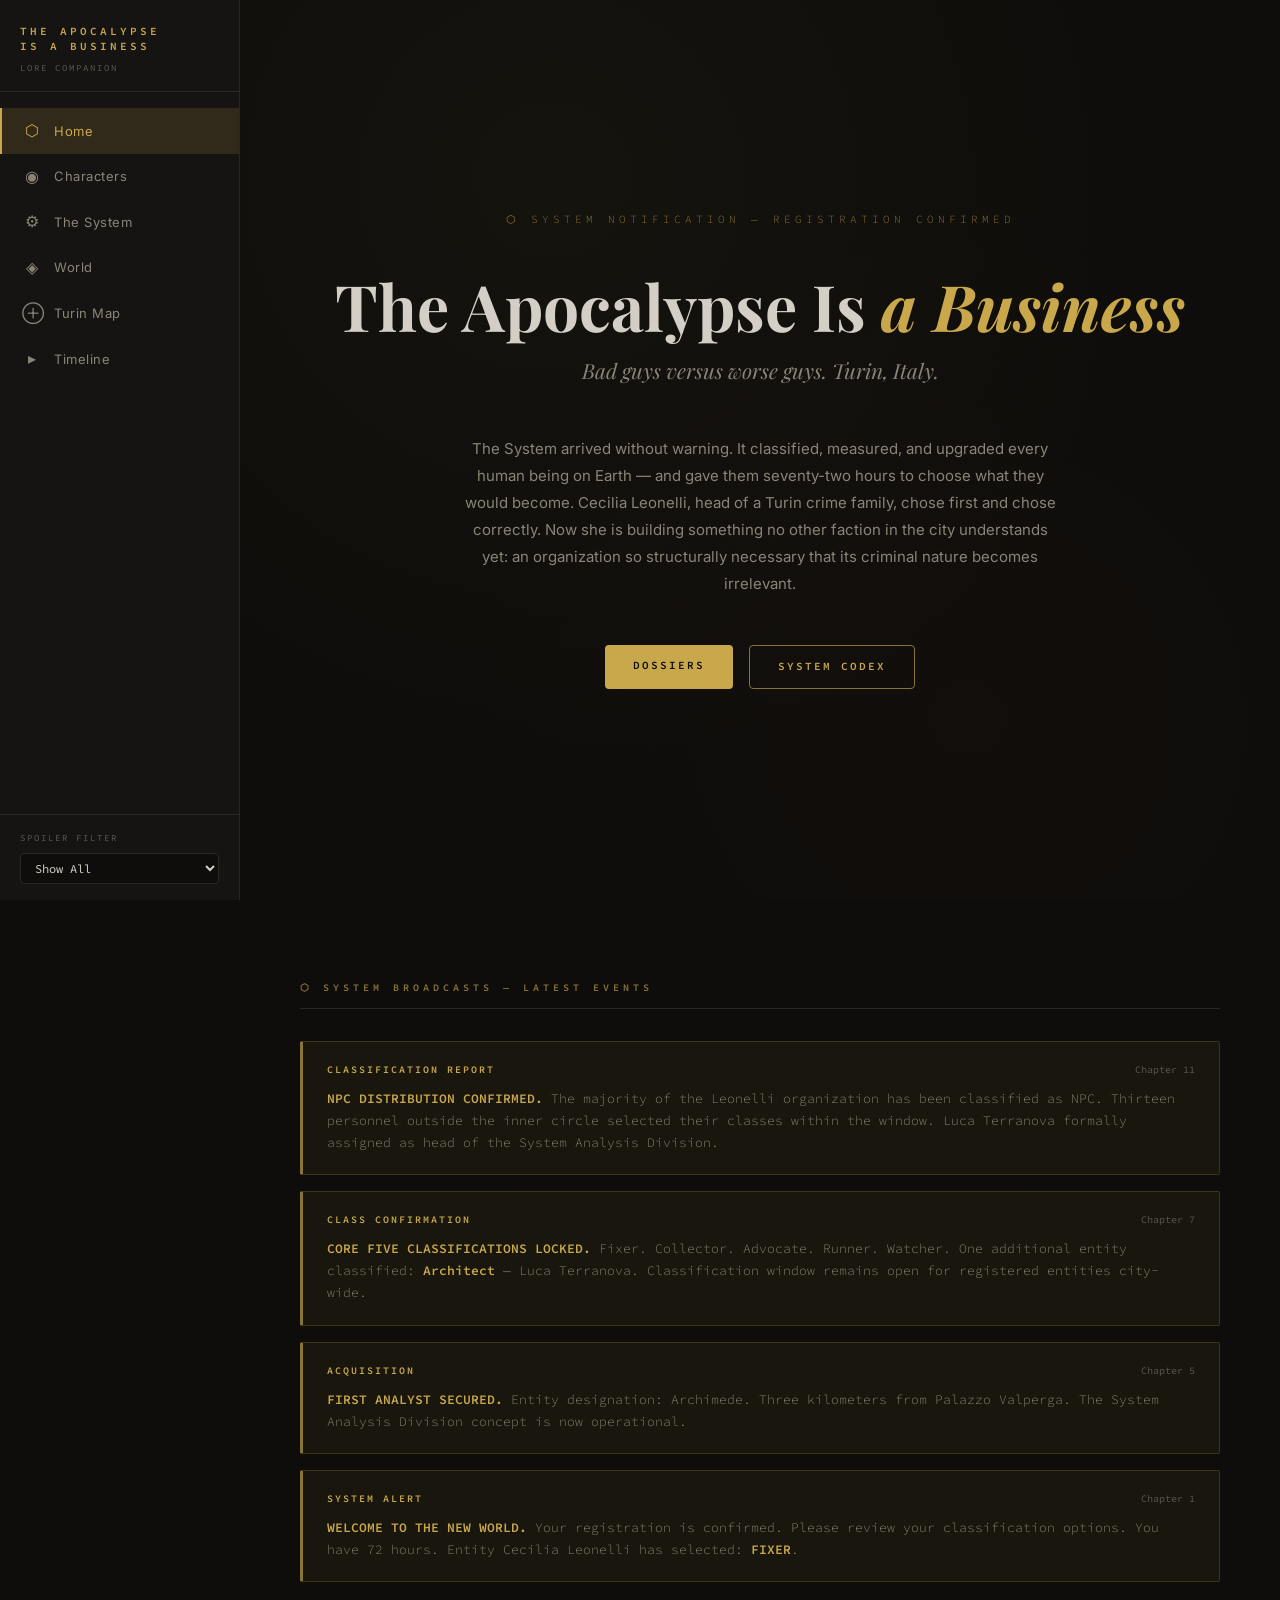
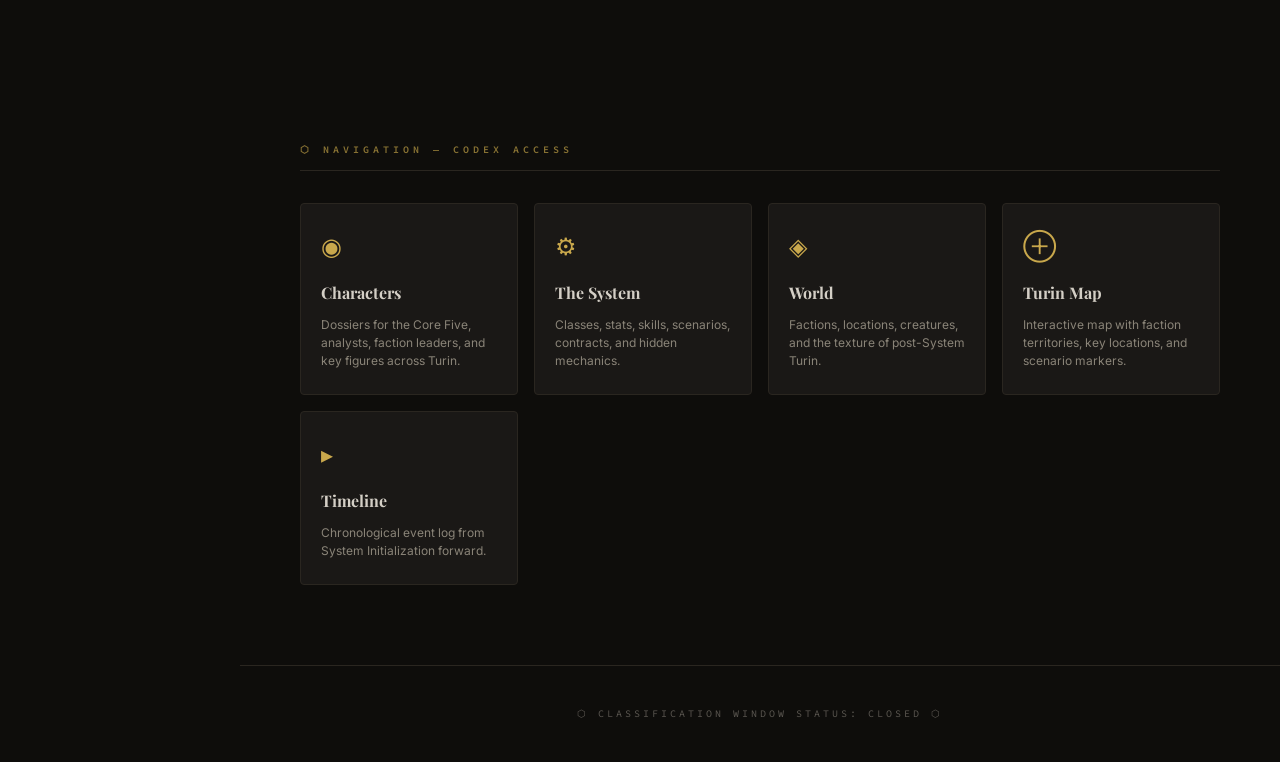
==== index.html @ a4dcc1e0 "v0.1 site design Initial site design" ====
<!DOCTYPE html>
<html lang="en">
<head>
<meta charset="UTF-8">
<meta name="viewport" content="width=device-width, initial-scale=1.0">
<title>The Apocalypse Is a Business</title>
<link href="https://fonts.googleapis.com/css2?family=Playfair+Display:ital,wght@0,400;0,700;1,400&family=Source+Code+Pro:wght@300;400;600&family=Inter:wght@300;400;500;600&display=swap" rel="stylesheet">
<link rel="stylesheet" href="css/style.css">
</head>
<body>

<!-- ==================== NAVIGATION ==================== -->
<div class="nav-overlay" id="navOverlay"></div>
<button class="hamburger" id="hamburgerBtn" aria-label="Open menu">☰</button>

<nav class="sidebar" id="sidebar">
  <div class="sidebar-header">
    <div class="sidebar-title">The Apocalypse<br>Is a Business</div>
    <div class="sidebar-subtitle">Lore Companion</div>
  </div>
  <ul class="nav-links">
    <li><a href="index.html" class="active"><span class="nav-icon">⬡</span> Home</a></li>
    <li><a href="characters.html"><span class="nav-icon">◉</span> Characters</a></li>
    <li><a href="system.html"><span class="nav-icon">⚙</span> The System</a></li>
    <li><a href="world.html"><span class="nav-icon">◈</span> World</a></li>
    <li><a href="map.html"><span class="nav-icon">⊕</span> Turin Map</a></li>
    <li><a href="timeline.html"><span class="nav-icon">▸</span> Timeline</a></li>
  </ul>
  <div class="nav-chapter-filter">
    <label for="chapterFilter">Spoiler Filter</label>
    <select class="chapter-select" id="chapterFilter">
      <option value="99">Show All</option>
      <option value="11">Through Chapter 11</option>
      <option value="7">Through Chapter 7</option>
      <option value="5">Through Chapter 5</option>
      <option value="3">Through Chapter 3</option>
      <option value="1">Chapter 1 Only</option>
    </select>
  </div>
</nav>

<!-- ==================== MAIN CONTENT ==================== -->
<main class="main">

  <!-- HERO -->
  <section class="hero">
    <div class="hero-system-line">⬡ System Notification — Registration Confirmed</div>
    <h1 class="hero-title">The Apocalypse Is <em>a Business</em></h1>
    <p class="hero-tagline">Bad guys versus worse guys. Turin, Italy.</p>
    <p class="hero-premise">
      The System arrived without warning. It classified, measured, and upgraded
      every human being on Earth — and gave them seventy-two hours to choose what
      they would become. Cecilia Leonelli, head of a Turin crime family, chose first
      and chose correctly. Now she is building something no other faction in the city
      understands yet: an organization so structurally necessary that its criminal
      nature becomes irrelevant.
    </p>
    <div class="hero-cta">
      <a href="characters.html" class="btn btn-primary">Dossiers</a>
      <a href="system.html" class="btn btn-ghost">System Codex</a>
    </div>
  </section>

  <!-- SYSTEM BROADCASTS -->
  <section class="section">
    <div class="section-header">⬡ System Broadcasts — Latest Events</div>
    <div class="broadcast-feed">

      <div class="broadcast" data-chapter="11">
        <div class="broadcast-header">
          <span class="broadcast-type">Classification Report</span>
          <span class="broadcast-time">Chapter 11</span>
        </div>
        <div class="broadcast-body">
          <strong>NPC DISTRIBUTION CONFIRMED.</strong> The majority of the Leonelli
          organization has been classified as NPC. Thirteen personnel outside the
          inner circle selected their classes within the window. Luca Terranova
          formally assigned as head of the System Analysis Division.
        </div>
      </div>

      <div class="broadcast" data-chapter="7">
        <div class="broadcast-header">
          <span class="broadcast-type">Class Confirmation</span>
          <span class="broadcast-time">Chapter 7</span>
        </div>
        <div class="broadcast-body">
          <strong>CORE FIVE CLASSIFICATIONS LOCKED.</strong>
          Fixer. Collector. Advocate. Runner. Watcher.
          One additional entity classified: <strong>Architect</strong> — Luca Terranova.
          Classification window remains open for registered entities city-wide.
        </div>
      </div>

      <div class="broadcast" data-chapter="5">
        <div class="broadcast-header">
          <span class="broadcast-type">Acquisition</span>
          <span class="broadcast-time">Chapter 5</span>
        </div>
        <div class="broadcast-body">
          <strong>FIRST ANALYST SECURED.</strong> Entity designation: Archimede.
          Three kilometers from Palazzo Valperga. The System Analysis Division
          concept is now operational.
        </div>
      </div>

      <div class="broadcast" data-chapter="1">
        <div class="broadcast-header">
          <span class="broadcast-type">System Alert</span>
          <span class="broadcast-time">Chapter 1</span>
        </div>
        <div class="broadcast-body">
          <strong>WELCOME TO THE NEW WORLD.</strong>
          Your registration is confirmed. Please review your classification options.
          You have 72 hours. Entity Cecilia Leonelli has selected: <strong>FIXER</strong>.
        </div>
      </div>

    </div>
  </section>

  <!-- QUICK LINKS -->
  <section class="section">
    <div class="section-header">⬡ Navigation — Codex Access</div>
    <div class="quick-links">
      <a href="characters.html" class="quick-link-card">
        <div class="quick-link-icon">◉</div>
        <div class="quick-link-title">Characters</div>
        <div class="quick-link-desc">Dossiers for the Core Five, analysts, faction leaders, and key figures across Turin.</div>
      </a>
      <a href="system.html" class="quick-link-card">
        <div class="quick-link-icon">⚙</div>
        <div class="quick-link-title">The System</div>
        <div class="quick-link-desc">Classes, stats, skills, scenarios, contracts, and hidden mechanics.</div>
      </a>
      <a href="world.html" class="quick-link-card">
        <div class="quick-link-icon">◈</div>
        <div class="quick-link-title">World</div>
        <div class="quick-link-desc">Factions, locations, creatures, and the texture of post-System Turin.</div>
      </a>
      <a href="map.html" class="quick-link-card">
        <div class="quick-link-icon">⊕</div>
        <div class="quick-link-title">Turin Map</div>
        <div class="quick-link-desc">Interactive map with faction territories, key locations, and scenario markers.</div>
      </a>
      <a href="timeline.html" class="quick-link-card">
        <div class="quick-link-icon">▸</div>
        <div class="quick-link-title">Timeline</div>
        <div class="quick-link-desc">Chronological event log from System Initialization forward.</div>
      </a>
    </div>
  </section>

  <!-- FOOTER -->
  <footer class="site-footer">
    <div class="footer-system">⬡ Classification Window Status: Closed ⬡</div>
  </footer>

</main>

<!-- ==================== SCRIPTS ==================== -->
<script src="js/nav.js"></script>
<script src="js/spoiler.js"></script>

</body>
</html>
---- css/style.css ----
/* ============================================
   THE APOCALYPSE IS A BUSINESS — Shared Styles
   File: css/style.css
   ============================================ */

/* ============================================
   CSS VARIABLES — Edit these to restyle globally
   ============================================ */
:root {
  --bg-primary: #0e0d0b;
  --bg-secondary: #161412;
  --bg-card: #1a1816;
  --bg-card-hover: #201e1a;
  --border-subtle: #2a2620;
  --border-accent: #3a3428;

  --text-primary: #d4cfc6;
  --text-secondary: #8a8478;
  --text-muted: #5a5650;

  --accent-gold: #c9a84c;
  --accent-gold-dim: #8a7434;
  --accent-gold-glow: rgba(201, 168, 76, 0.15);
  --accent-crimson: #8b2d2d;
  --accent-crimson-bright: #b33a3a;

  --system-text: #c9a84c;
  --system-bg: rgba(201, 168, 76, 0.06);
  --system-border: rgba(201, 168, 76, 0.2);

  --font-display: 'Playfair Display', Georgia, serif;
  --font-body: 'Inter', -apple-system, sans-serif;
  --font-system: 'Source Code Pro', 'Courier New', monospace;

  --nav-width: 240px;
  --transition-speed: 0.3s;
}

/* ============================================
   RESET & BASE
   ============================================ */
*, *::before, *::after { box-sizing: border-box; margin: 0; padding: 0; }

html {
  font-size: 16px;
  scroll-behavior: smooth;
  -webkit-font-smoothing: antialiased;
}

body {
  font-family: var(--font-body);
  background: var(--bg-primary);
  color: var(--text-primary);
  line-height: 1.6;
  min-height: 100vh;
}

a { color: var(--accent-gold); text-decoration: none; transition: color var(--transition-speed); }
a:hover { color: var(--text-primary); }

/* ============================================
   NAVIGATION — Sidebar (desktop) / Hamburger (mobile)
   ============================================ */
.nav-overlay {
  display: none;
  position: fixed; inset: 0;
  background: rgba(0,0,0,0.6);
  z-index: 90;
}
.nav-overlay.active { display: block; }

.sidebar {
  position: fixed;
  top: 0; left: 0;
  width: var(--nav-width);
  height: 100vh;
  background: var(--bg-secondary);
  border-right: 1px solid var(--border-subtle);
  display: flex;
  flex-direction: column;
  z-index: 100;
  transition: transform var(--transition-speed);
}

.sidebar-header {
  padding: 24px 20px 16px;
  border-bottom: 1px solid var(--border-subtle);
}

.sidebar-title {
  font-family: var(--font-system);
  font-size: 11px;
  font-weight: 600;
  letter-spacing: 3px;
  text-transform: uppercase;
  color: var(--accent-gold);
  line-height: 1.4;
}

.sidebar-subtitle {
  font-family: var(--font-system);
  font-size: 9px;
  letter-spacing: 2px;
  color: var(--text-muted);
  margin-top: 6px;
  text-transform: uppercase;
}

.nav-links {
  list-style: none;
  padding: 16px 0;
  flex: 1;
  overflow-y: auto;
}

.nav-links li a {
  display: flex;
  align-items: center;
  gap: 12px;
  padding: 10px 20px;
  font-family: var(--font-body);
  font-size: 13px;
  font-weight: 400;
  color: var(--text-secondary);
  letter-spacing: 0.5px;
  transition: all var(--transition-speed);
  border-left: 2px solid transparent;
}

.nav-links li a:hover,
.nav-links li a.active {
  color: var(--accent-gold);
  background: var(--accent-gold-glow);
  border-left-color: var(--accent-gold);
}

.nav-links li a .nav-icon {
  font-size: 16px;
  width: 20px;
  text-align: center;
  flex-shrink: 0;
}

.nav-chapter-filter {
  padding: 16px 20px;
  border-top: 1px solid var(--border-subtle);
}

.nav-chapter-filter label {
  font-family: var(--font-system);
  font-size: 9px;
  letter-spacing: 2px;
  text-transform: uppercase;
  color: var(--text-muted);
  display: block;
  margin-bottom: 8px;
}

.chapter-select {
  width: 100%;
  background: var(--bg-primary);
  border: 1px solid var(--border-subtle);
  color: var(--text-primary);
  font-family: var(--font-system);
  font-size: 12px;
  padding: 6px 10px;
  border-radius: 4px;
  cursor: pointer;
}
.chapter-select:focus { outline: 1px solid var(--accent-gold-dim); }

/* Hamburger */
.hamburger {
  display: none;
  position: fixed;
  top: 16px; left: 16px;
  z-index: 110;
  background: var(--bg-secondary);
  border: 1px solid var(--border-subtle);
  color: var(--accent-gold);
  width: 44px; height: 44px;
  border-radius: 6px;
  cursor: pointer;
  font-size: 20px;
  align-items: center;
  justify-content: center;
}

/* ============================================
   MAIN CONTENT
   ============================================ */
.main {
  margin-left: var(--nav-width);
  min-height: 100vh;
}

/* ============================================
   SHARED SECTION STYLES
   ============================================ */
.section {
  padding: 80px 40px;
  max-width: 1000px;
  margin: 0 auto;
}

.section-header {
  font-family: var(--font-system);
  font-size: 10px;
  font-weight: 600;
  letter-spacing: 4px;
  text-transform: uppercase;
  color: var(--accent-gold-dim);
  margin-bottom: 32px;
  padding-bottom: 12px;
  border-bottom: 1px solid var(--border-subtle);
}

/* ============================================
   PAGE HEADER — Used on all non-landing pages
   ============================================ */
.page-header {
  padding: 48px 40px 32px;
  max-width: 1000px;
  margin: 0 auto;
}

.page-header h1 {
  font-family: var(--font-display);
  font-size: clamp(1.8rem, 3.5vw, 2.6rem);
  font-weight: 700;
  color: var(--text-primary);
  margin-bottom: 8px;
}

.page-header .page-subtitle {
  font-family: var(--font-system);
  font-size: 12px;
  font-weight: 300;
  color: var(--text-secondary);
  letter-spacing: 1px;
}

/* ============================================
   HERO SECTION (index.html only)
   ============================================ */
.hero {
  position: relative;
  min-height: 100vh;
  display: flex;
  flex-direction: column;
  justify-content: center;
  align-items: center;
  text-align: center;
  padding: 60px 24px;
  overflow: hidden;
}

.hero::before {
  content: '';
  position: absolute; inset: 0;
  background:
    radial-gradient(ellipse at 30% 20%, rgba(201,168,76,0.04) 0%, transparent 60%),
    radial-gradient(ellipse at 70% 80%, rgba(139,45,45,0.03) 0%, transparent 50%);
  pointer-events: none;
}

.hero-system-line {
  font-family: var(--font-system);
  font-size: 11px;
  font-weight: 300;
  letter-spacing: 4px;
  text-transform: uppercase;
  color: var(--accent-gold-dim);
  margin-bottom: 40px;
  opacity: 0;
  animation: fadeIn 1s ease 0.3s forwards;
}

.hero-title {
  font-family: var(--font-display);
  font-size: clamp(2.2rem, 5vw, 4rem);
  font-weight: 700;
  color: var(--text-primary);
  line-height: 1.15;
  margin-bottom: 8px;
  opacity: 0;
  animation: fadeIn 1s ease 0.6s forwards;
}

.hero-title em {
  font-style: italic;
  color: var(--accent-gold);
}

.hero-tagline {
  font-family: var(--font-display);
  font-size: clamp(1rem, 2vw, 1.3rem);
  font-weight: 400;
  font-style: italic;
  color: var(--text-secondary);
  margin-top: 4px;
  margin-bottom: 48px;
  opacity: 0;
  animation: fadeIn 1s ease 0.9s forwards;
}

.hero-premise {
  max-width: 600px;
  font-size: 15px;
  color: var(--text-secondary);
  line-height: 1.8;
  opacity: 0;
  animation: fadeIn 1s ease 1.2s forwards;
}

.hero-cta {
  margin-top: 48px;
  display: flex;
  gap: 16px;
  flex-wrap: wrap;
  justify-content: center;
  opacity: 0;
  animation: fadeIn 1s ease 1.5s forwards;
}

/* ============================================
   BUTTONS
   ============================================ */
.btn {
  font-family: var(--font-system);
  font-size: 11px;
  font-weight: 600;
  letter-spacing: 2px;
  text-transform: uppercase;
  padding: 12px 28px;
  border-radius: 4px;
  transition: all var(--transition-speed);
  cursor: pointer;
  border: none;
}

.btn-primary {
  background: var(--accent-gold);
  color: var(--bg-primary);
}
.btn-primary:hover {
  background: var(--text-primary);
  color: var(--bg-primary);
}

.btn-ghost {
  background: transparent;
  color: var(--accent-gold);
  border: 1px solid var(--accent-gold-dim);
}
.btn-ghost:hover {
  background: var(--accent-gold-glow);
  border-color: var(--accent-gold);
  color: var(--accent-gold);
}

/* ============================================
   SYSTEM BROADCAST CARDS
   ============================================ */
.broadcast-feed {
  display: flex;
  flex-direction: column;
  gap: 16px;
}

.broadcast {
  background: var(--system-bg);
  border: 1px solid var(--system-border);
  border-left: 3px solid var(--accent-gold-dim);
  padding: 20px 24px;
  border-radius: 2px;
  transition: border-color var(--transition-speed);
}
.broadcast:hover { border-left-color: var(--accent-gold); }

.broadcast-header {
  display: flex;
  justify-content: space-between;
  align-items: center;
  margin-bottom: 10px;
}

.broadcast-type {
  font-family: var(--font-system);
  font-size: 10px;
  font-weight: 600;
  letter-spacing: 2px;
  text-transform: uppercase;
  color: var(--accent-gold);
}

.broadcast-time {
  font-family: var(--font-system);
  font-size: 10px;
  color: var(--text-muted);
}

.broadcast-body {
  font-family: var(--font-system);
  font-size: 13px;
  font-weight: 300;
  line-height: 1.7;
  color: var(--text-secondary);
}

.broadcast-body strong {
  color: var(--accent-gold);
  font-weight: 600;
}

/* ============================================
   QUICK LINKS / CARD GRID
   ============================================ */
.quick-links {
  display: grid;
  grid-template-columns: repeat(auto-fit, minmax(200px, 1fr));
  gap: 16px;
  margin-top: 16px;
}

.quick-link-card {
  background: var(--bg-card);
  border: 1px solid var(--border-subtle);
  border-radius: 4px;
  padding: 24px 20px;
  transition: all var(--transition-speed);
  display: flex;
  flex-direction: column;
  gap: 10px;
}
.quick-link-card:hover {
  background: var(--bg-card-hover);
  border-color: var(--accent-gold-dim);
  transform: translateY(-2px);
}

.quick-link-icon {
  font-size: 24px;
  margin-bottom: 4px;
}

.quick-link-title {
  font-family: var(--font-display);
  font-size: 16px;
  font-weight: 700;
  color: var(--text-primary);
}

.quick-link-desc {
  font-size: 12px;
  color: var(--text-secondary);
  line-height: 1.5;
}

/* ============================================
   CONTENT CARDS — Reusable across pages
   ============================================ */
.content-card {
  background: var(--bg-card);
  border: 1px solid var(--border-subtle);
  border-radius: 4px;
  padding: 24px;
  transition: all var(--transition-speed);
}
.content-card:hover {
  border-color: var(--border-accent);
}

.content-card-header {
  display: flex;
  justify-content: space-between;
  align-items: flex-start;
  margin-bottom: 12px;
}

.content-card h3 {
  font-family: var(--font-display);
  font-size: 18px;
  font-weight: 700;
  color: var(--text-primary);
}

.content-card-tag {
  font-family: var(--font-system);
  font-size: 9px;
  font-weight: 600;
  letter-spacing: 1.5px;
  text-transform: uppercase;
  color: var(--accent-gold);
  background: var(--accent-gold-glow);
  padding: 3px 8px;
  border-radius: 2px;
  white-space: nowrap;
}

.content-card p {
  font-size: 13px;
  color: var(--text-secondary);
  line-height: 1.7;
}

/* Tag color variants */
.content-card-tag.tag-crimson {
  color: var(--accent-crimson-bright);
  background: rgba(139, 45, 45, 0.15);
}

.content-card-tag.tag-muted {
  color: var(--text-secondary);
  background: rgba(138, 132, 120, 0.1);
}

/* ============================================
   FILTER BAR — Reusable across pages
   ============================================ */
.filter-bar {
  display: flex;
  flex-wrap: wrap;
  gap: 8px;
  margin-bottom: 24px;
}

.filter-btn {
  font-family: var(--font-system);
  font-size: 10px;
  font-weight: 600;
  letter-spacing: 1.5px;
  text-transform: uppercase;
  padding: 6px 14px;
  border-radius: 3px;
  border: 1px solid var(--border-subtle);
  background: transparent;
  color: var(--text-secondary);
  cursor: pointer;
  transition: all var(--transition-speed);
}

.filter-btn:hover,
.filter-btn.active {
  color: var(--accent-gold);
  border-color: var(--accent-gold-dim);
  background: var(--accent-gold-glow);
}

/* ============================================
   STAT BAR — For character/system pages
   ============================================ */
.stat-row {
  display: flex;
  align-items: center;
  gap: 10px;
  margin-bottom: 6px;
}

.stat-label {
  font-family: var(--font-system);
  font-size: 10px;
  font-weight: 600;
  letter-spacing: 1.5px;
  text-transform: uppercase;
  color: var(--text-muted);
  width: 80px;
  flex-shrink: 0;
}

.stat-bar-track {
  flex: 1;
  height: 4px;
  background: var(--border-subtle);
  border-radius: 2px;
  overflow: hidden;
}

.stat-bar-fill {
  height: 100%;
  background: var(--accent-gold-dim);
  border-radius: 2px;
  transition: width 0.6s ease;
}

.stat-bar-fill.primary {
  background: var(--accent-gold);
}

/* ============================================
   SKILL BLOCK — For character/system pages
   ============================================ */
.skill-block {
  background: var(--system-bg);
  border: 1px solid var(--system-border);
  border-radius: 3px;
  padding: 16px 20px;
  margin-bottom: 12px;
}

.skill-name {
  font-family: var(--font-system);
  font-size: 12px;
  font-weight: 600;
  letter-spacing: 1px;
  text-transform: uppercase;
  color: var(--accent-gold);
  margin-bottom: 4px;
}

.skill-type {
  font-family: var(--font-system);
  font-size: 9px;
  color: var(--text-muted);
  letter-spacing: 1px;
  text-transform: uppercase;
  margin-bottom: 8px;
}

.skill-desc {
  font-size: 13px;
  color: var(--text-secondary);
  line-height: 1.6;
}

/* ============================================
   FOOTER
   ============================================ */
.site-footer {
  padding: 40px;
  border-top: 1px solid var(--border-subtle);
  text-align: center;
}

.footer-system {
  font-family: var(--font-system);
  font-size: 10px;
  letter-spacing: 3px;
  text-transform: uppercase;
  color: var(--text-muted);
}

/* ============================================
   ANIMATIONS
   ============================================ */
@keyframes fadeIn {
  from { opacity: 0; transform: translateY(12px); }
  to   { opacity: 1; transform: translateY(0); }
}

/* ============================================
   RESPONSIVE
   ============================================ */
@media (max-width: 768px) {
  .sidebar { transform: translateX(-100%); }
  .sidebar.open { transform: translateX(0); }
  .hamburger { display: flex; }
  .main { margin-left: 0; }
  .section { padding: 60px 20px; }
  .page-header { padding: 72px 20px 24px; }
  .hero { padding: 80px 20px 60px; }
  .filter-bar { gap: 6px; }
}
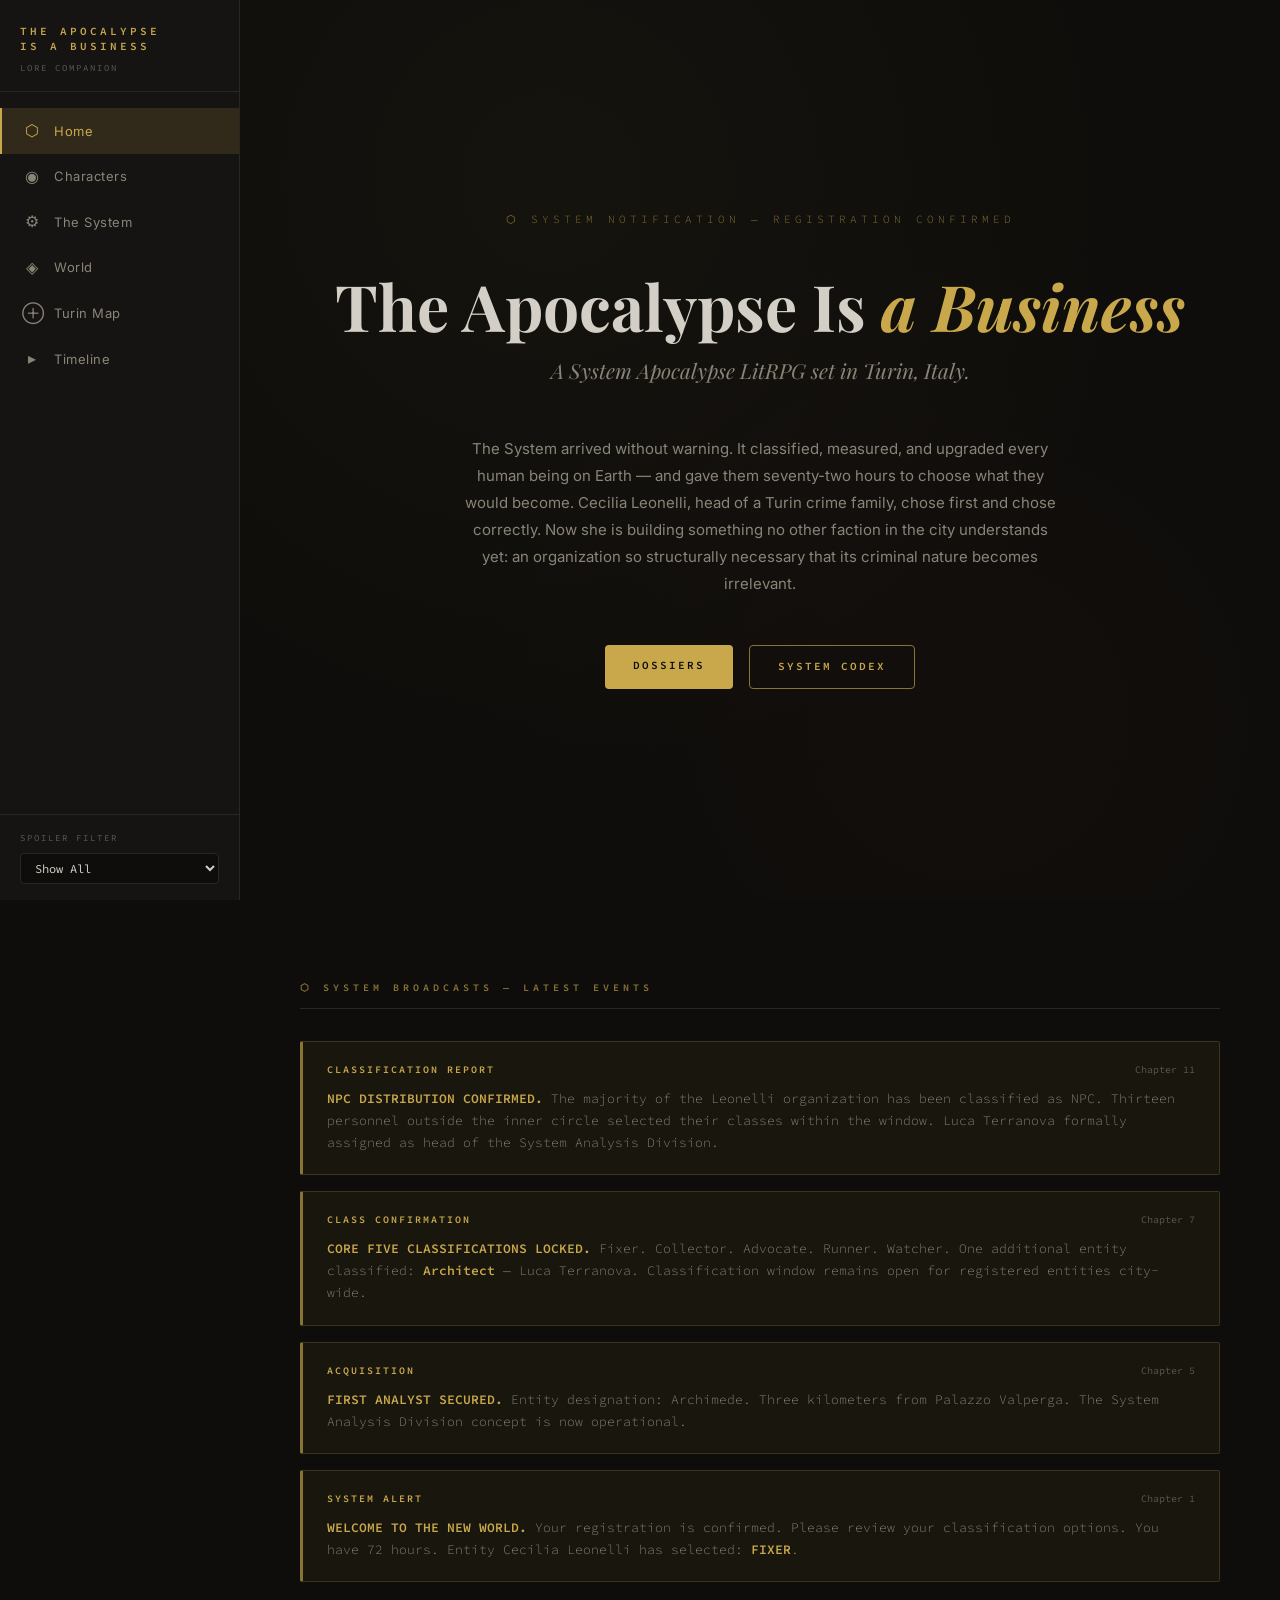
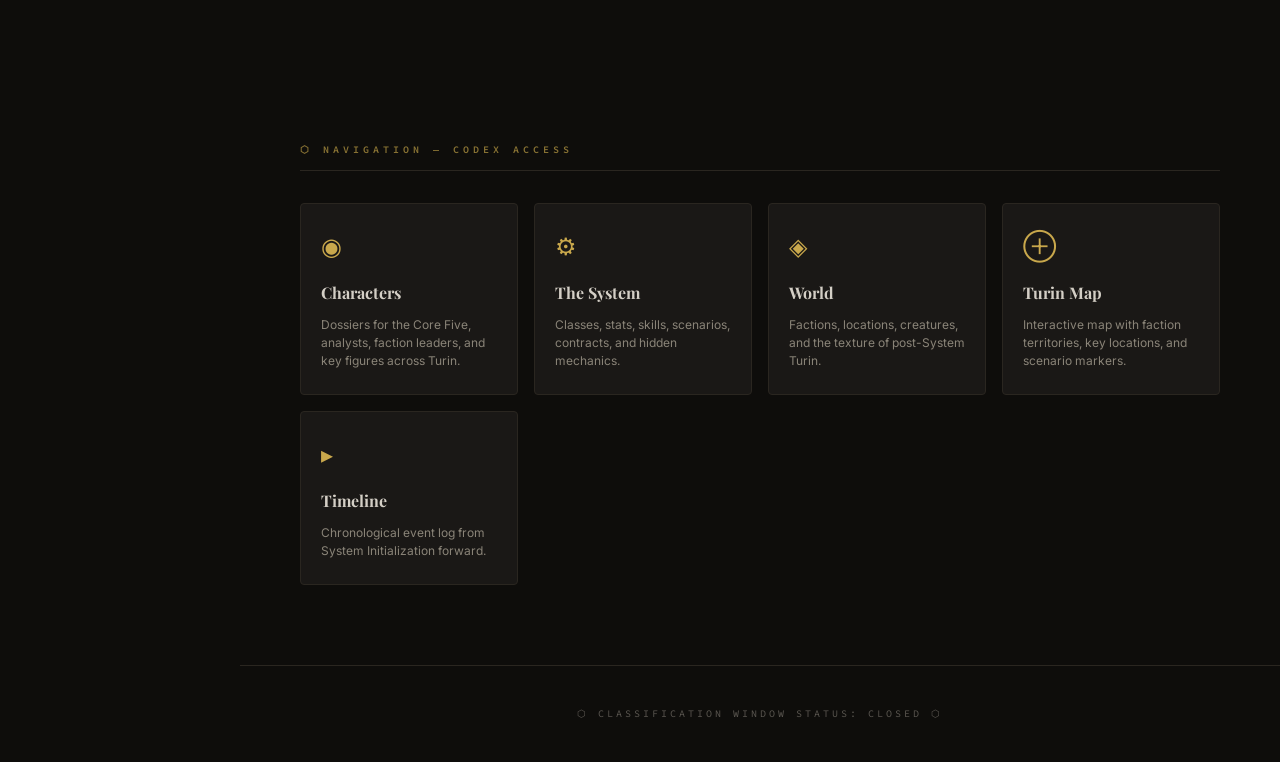
==== commit 68b9bf9f: "timeline update timeline and spoiler update" ====
--- a/index.html
+++ b/index.html
@@ -30,11 +30,13 @@
     <label for="chapterFilter">Spoiler Filter</label>
     <select class="chapter-select" id="chapterFilter">
       <option value="99">Show All</option>
-      <option value="11">Through Chapter 11</option>
-      <option value="7">Through Chapter 7</option>
+	  <option value="35">Through Chapter 35</option>
+	  <option value="30">Through Chapter 30</option>
+      <option value="25">Through Chapter 25</option>
+      <option value="20">Through Chapter 20</option>
+      <option value="15">Through Chapter 15</option>
+      <option value="10">Through Chapter 10</option>
       <option value="5">Through Chapter 5</option>
-      <option value="3">Through Chapter 3</option>
-      <option value="1">Chapter 1 Only</option>
     </select>
   </div>
 </nav>
@@ -46,7 +48,7 @@
   <section class="hero">
     <div class="hero-system-line">⬡ System Notification — Registration Confirmed</div>
     <h1 class="hero-title">The Apocalypse Is <em>a Business</em></h1>
-    <p class="hero-tagline">Bad guys versus worse guys. Turin, Italy.</p>
+    <p class="hero-tagline">A System Apocalypse LitRPG set in Turin, Italy.</p>
     <p class="hero-premise">
       The System arrived without warning. It classified, measured, and upgraded
       every human being on Earth — and gave them seventy-two hours to choose what
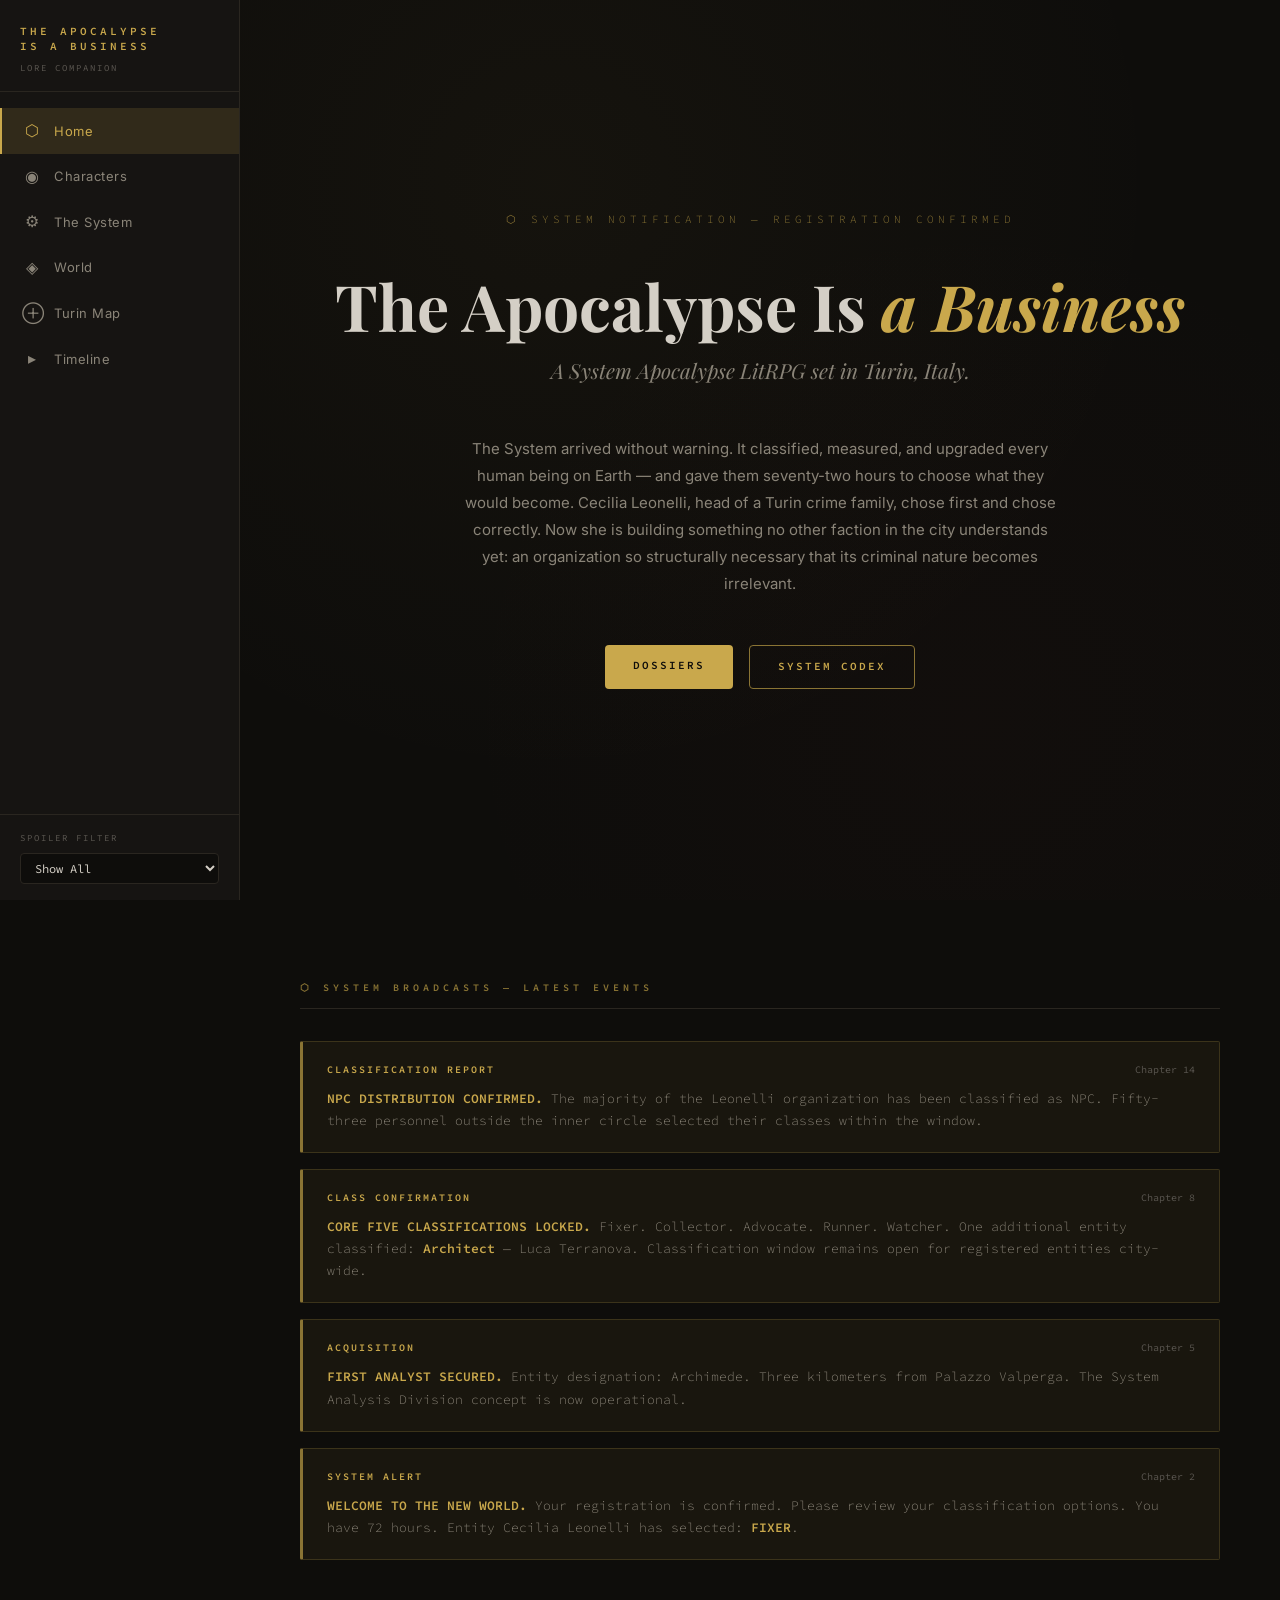
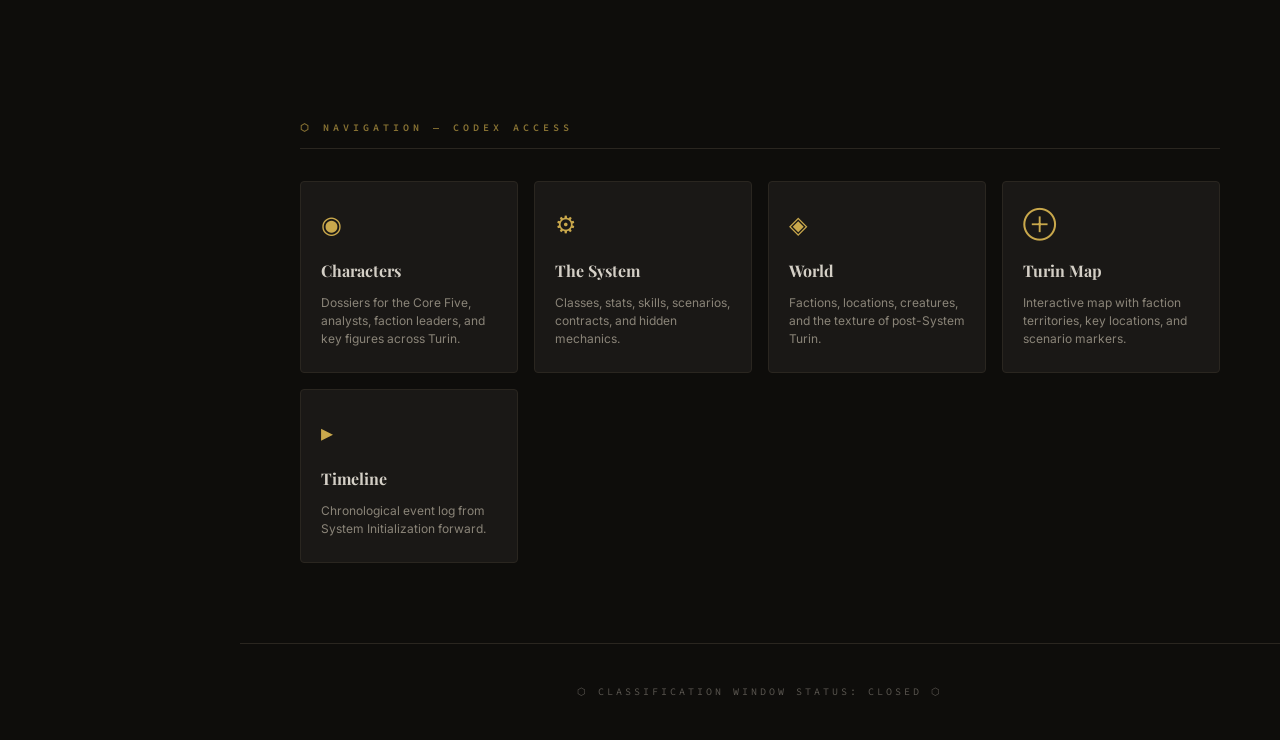
==== commit 04419791: "content update major content update before public release" ====
--- a/index.html
+++ b/index.html
@@ -68,23 +68,22 @@
     <div class="section-header">⬡ System Broadcasts — Latest Events</div>
     <div class="broadcast-feed">
 
-      <div class="broadcast" data-chapter="11">
+      <div class="broadcast" data-chapter="14">
         <div class="broadcast-header">
           <span class="broadcast-type">Classification Report</span>
-          <span class="broadcast-time">Chapter 11</span>
+          <span class="broadcast-time">Chapter 14</span>
         </div>
         <div class="broadcast-body">
           <strong>NPC DISTRIBUTION CONFIRMED.</strong> The majority of the Leonelli
-          organization has been classified as NPC. Thirteen personnel outside the
-          inner circle selected their classes within the window. Luca Terranova
-          formally assigned as head of the System Analysis Division.
+          organization has been classified as NPC. Fifty-three personnel outside the
+          inner circle selected their classes within the window.
         </div>
       </div>
 
-      <div class="broadcast" data-chapter="7">
+      <div class="broadcast" data-chapter="8">
         <div class="broadcast-header">
           <span class="broadcast-type">Class Confirmation</span>
-          <span class="broadcast-time">Chapter 7</span>
+          <span class="broadcast-time">Chapter 8</span>
         </div>
         <div class="broadcast-body">
           <strong>CORE FIVE CLASSIFICATIONS LOCKED.</strong>
@@ -106,10 +105,10 @@
         </div>
       </div>
 
-      <div class="broadcast" data-chapter="1">
+      <div class="broadcast" data-chapter="2">
         <div class="broadcast-header">
           <span class="broadcast-type">System Alert</span>
-          <span class="broadcast-time">Chapter 1</span>
+          <span class="broadcast-time">Chapter 2</span>
         </div>
         <div class="broadcast-body">
           <strong>WELCOME TO THE NEW WORLD.</strong>
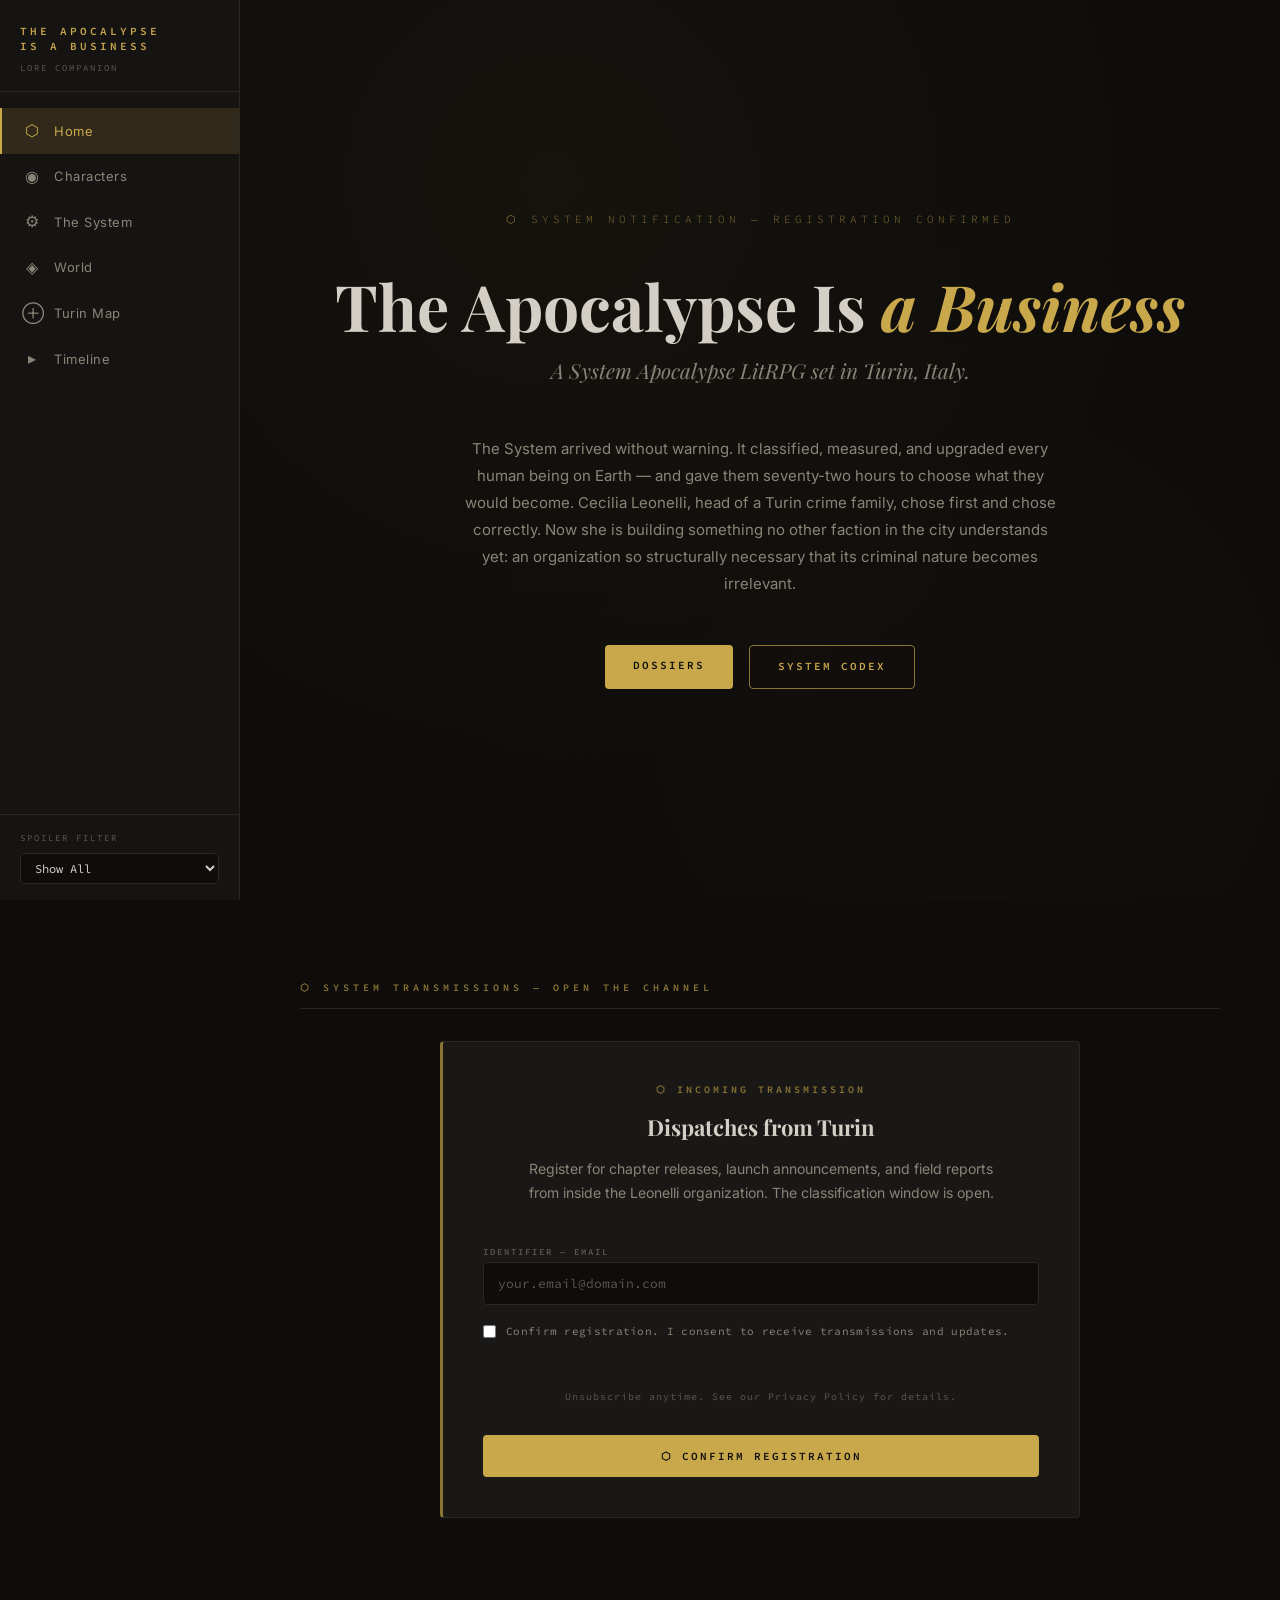
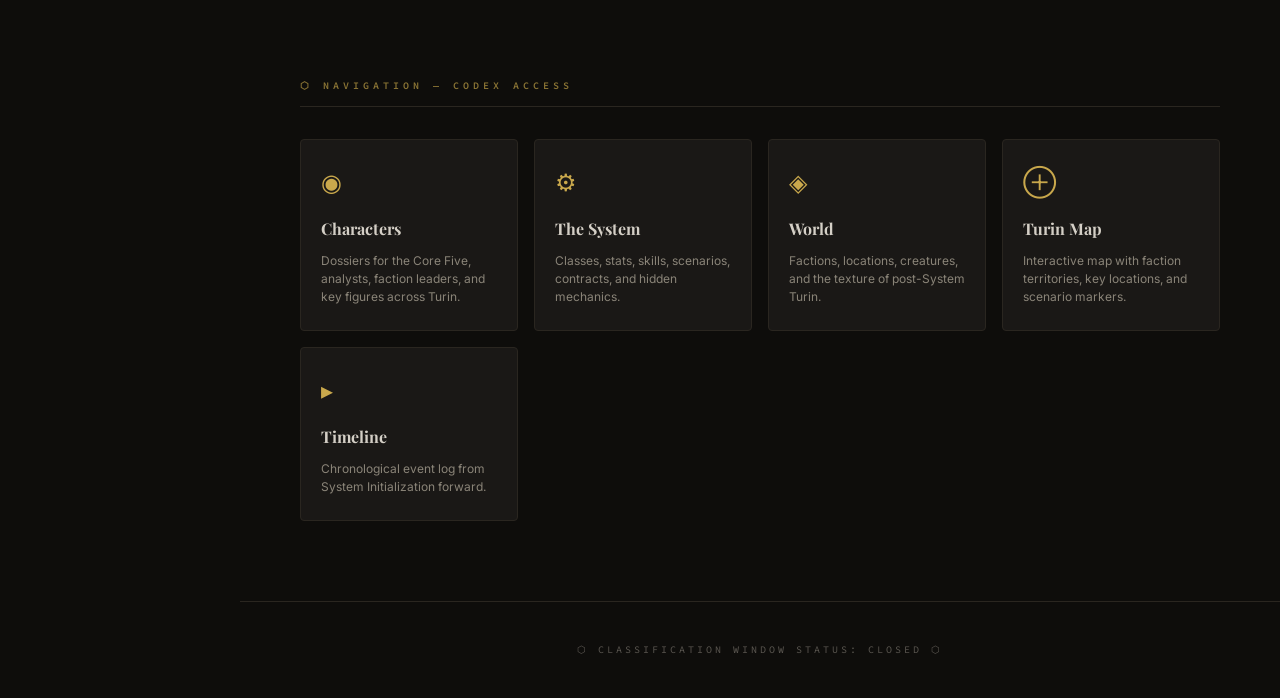
==== commit bf4b9b92: "mailing list form added mailinglist form to index" ====
--- a/index.html
+++ b/index.html
@@ -30,8 +30,8 @@
     <label for="chapterFilter">Spoiler Filter</label>
     <select class="chapter-select" id="chapterFilter">
       <option value="99">Show All</option>
-	  <option value="35">Through Chapter 35</option>
-	  <option value="30">Through Chapter 30</option>
+      <option value="35">Through Chapter 35</option>
+      <option value="30">Through Chapter 30</option>
       <option value="25">Through Chapter 25</option>
       <option value="20">Through Chapter 20</option>
       <option value="15">Through Chapter 15</option>
@@ -63,60 +63,74 @@
     </div>
   </section>
 
-  <!-- SYSTEM BROADCASTS -->
+  <!-- ==================== NEWSLETTER ==================== -->
   <section class="section">
-    <div class="section-header">⬡ System Broadcasts — Latest Events</div>
-    <div class="broadcast-feed">
-
-      <div class="broadcast" data-chapter="14">
-        <div class="broadcast-header">
-          <span class="broadcast-type">Classification Report</span>
-          <span class="broadcast-time">Chapter 14</span>
+    <div class="section-header">⬡ System Transmissions — Open the Channel</div>
+
+    <div id="mlb2-40891331" class="ml-form-embedContainer ml-subscribe-form ml-subscribe-form-40891331 newsletter-container">
+      <div class="ml-form-embedWrapper newsletter-card">
+
+        <!-- FORM STATE -->
+        <div class="ml-form-embedBody row-form">
+          <div class="newsletter-intro">
+            <div class="newsletter-system-line">⬡ Incoming Transmission</div>
+            <h3 class="newsletter-title">Dispatches from Turin</h3>
+            <p class="newsletter-desc">
+              Register for chapter releases, launch announcements, and field reports
+              from inside the Leonelli organization. The classification window is open.
+            </p>
+          </div>
+
+          <form class="ml-block-form newsletter-form"
+                action="https://assets.mailerlite.com/jsonp/2321813/forms/186683523324708427/subscribe"
+                data-code="" method="post" target="_blank">
+
+            <div class="ml-form-fieldRow newsletter-row">
+              <div class="ml-field-group ml-field-email ml-validate-email ml-validate-required">
+                <label for="newsletter-email" class="newsletter-label">Identifier — Email</label>
+                <input id="newsletter-email"
+                       aria-label="email" aria-required="true"
+                       type="email"
+                       class="newsletter-input"
+                       name="fields[email]"
+                       placeholder="your.email@domain.com"
+                       autocomplete="email">
+              </div>
+            </div>
+
+            <div class="ml-form-checkboxRow ml-validate-required newsletter-checkbox-row">
+              <label class="newsletter-checkbox">
+                <input type="checkbox">
+                <span>Confirm registration. I consent to receive transmissions and updates.</span>
+              </label>
+            </div>
+
+            <div class="ml-form-recaptcha ml-validate-required newsletter-recaptcha">
+              <div class="g-recaptcha" data-sitekey="6Lf1KHQUAAAAAFNKEX1hdSWCS3mRMv4FlFaNslaD"></div>
+            </div>
+
+            <p class="newsletter-privacy">Unsubscribe anytime. See our Privacy Policy for details.</p>
+
+            <input type="hidden" name="ml-submit" value="1">
+            <input type="hidden" name="anticsrf" value="true">
+
+            <div class="ml-form-embedSubmit newsletter-submit-row">
+              <button type="submit" class="btn btn-primary newsletter-submit">⬡ Confirm Registration</button>
+              <button disabled="disabled" style="display: none;" type="button" class="loading btn btn-primary newsletter-submit">
+                <span>Transmitting…</span>
+              </button>
+            </div>
+          </form>
         </div>
-        <div class="broadcast-body">
-          <strong>NPC DISTRIBUTION CONFIRMED.</strong> The majority of the Leonelli
-          organization has been classified as NPC. Fifty-three personnel outside the
-          inner circle selected their classes within the window.
+
+        <!-- SUCCESS STATE -->
+        <div class="ml-form-successBody row-success newsletter-success" style="display: none">
+          <div class="newsletter-system-line">⬡ Registration Confirmed</div>
+          <h3 class="newsletter-title">Transmission Acknowledged</h3>
+          <p class="newsletter-desc">You have been added to the dispatch list. Stand by for incoming field reports.</p>
         </div>
+
       </div>
-
-      <div class="broadcast" data-chapter="8">
-        <div class="broadcast-header">
-          <span class="broadcast-type">Class Confirmation</span>
-          <span class="broadcast-time">Chapter 8</span>
-        </div>
-        <div class="broadcast-body">
-          <strong>CORE FIVE CLASSIFICATIONS LOCKED.</strong>
-          Fixer. Collector. Advocate. Runner. Watcher.
-          One additional entity classified: <strong>Architect</strong> — Luca Terranova.
-          Classification window remains open for registered entities city-wide.
-        </div>
-      </div>
-
-      <div class="broadcast" data-chapter="5">
-        <div class="broadcast-header">
-          <span class="broadcast-type">Acquisition</span>
-          <span class="broadcast-time">Chapter 5</span>
-        </div>
-        <div class="broadcast-body">
-          <strong>FIRST ANALYST SECURED.</strong> Entity designation: Archimede.
-          Three kilometers from Palazzo Valperga. The System Analysis Division
-          concept is now operational.
-        </div>
-      </div>
-
-      <div class="broadcast" data-chapter="2">
-        <div class="broadcast-header">
-          <span class="broadcast-type">System Alert</span>
-          <span class="broadcast-time">Chapter 2</span>
-        </div>
-        <div class="broadcast-body">
-          <strong>WELCOME TO THE NEW WORLD.</strong>
-          Your registration is confirmed. Please review your classification options.
-          You have 72 hours. Entity Cecilia Leonelli has selected: <strong>FIXER</strong>.
-        </div>
-      </div>
-
     </div>
   </section>
 
@@ -163,5 +177,28 @@
 <script src="js/nav.js"></script>
 <script src="js/spoiler.js"></script>
 
+<!-- ==================== MAILERLITE ==================== -->
+<script src="https://www.google.com/recaptcha/api.js"></script>
+<script>
+  function ml_webform_success_40891331() {
+    var $ = ml_jQuery || jQuery;
+    $('.ml-subscribe-form-40891331 .row-success').show();
+    $('.ml-subscribe-form-40891331 .row-form').hide();
+  }
+</script>
+<script src="https://groot.mailerlite.com/js/w/webforms.min.js?vb397d78ebaa8a0f631d35384c46d781b" type="text/javascript"></script>
+<script>
+  fetch("https://assets.mailerlite.com/jsonp/2321813/forms/186683523324708427/takel");
+</script>
+
+<!-- MailerLite Universal -->
+<script>
+  (function(w,d,e,u,f,l,n){w[f]=w[f]||function(){(w[f].q=w[f].q||[])
+  .push(arguments);},l=d.createElement(e),l.async=1,l.src=u,
+  n=d.getElementsByTagName(e)[0],n.parentNode.insertBefore(l,n);})
+  (window,document,'script','https://assets.mailerlite.com/js/universal.js','ml');
+  ml('account', '2321813');
+</script>
+
 </body>
 </html>
--- a/css/style.css
+++ b/css/style.css
@@ -641,6 +641,161 @@
 }
 
 /* ============================================
+   NEWSLETTER FORM
+   ============================================ */
+.newsletter-container {
+  max-width: 640px;
+  margin: 0 auto;
+}
+
+.newsletter-card {
+  background: var(--bg-card);
+  border: 1px solid var(--border-subtle);
+  border-left: 3px solid var(--accent-gold-dim);
+  border-radius: 4px;
+  padding: 40px;
+  transition: border-color var(--transition-speed);
+}
+.newsletter-card:hover { border-left-color: var(--accent-gold); }
+
+.newsletter-intro {
+  margin-bottom: 32px;
+  text-align: center;
+}
+
+.newsletter-system-line {
+  font-family: var(--font-system);
+  font-size: 10px;
+  font-weight: 600;
+  letter-spacing: 3px;
+  text-transform: uppercase;
+  color: var(--accent-gold-dim);
+  margin-bottom: 12px;
+}
+
+.newsletter-title {
+  font-family: var(--font-display);
+  font-size: 22px;
+  font-weight: 700;
+  color: var(--text-primary);
+  margin-bottom: 12px;
+}
+
+.newsletter-desc {
+  font-size: 14px;
+  color: var(--text-secondary);
+  line-height: 1.7;
+  max-width: 480px;
+  margin: 0 auto;
+}
+
+.newsletter-form {
+  display: flex;
+  flex-direction: column;
+  gap: 18px;
+}
+
+.newsletter-row {
+  display: flex;
+  flex-direction: column;
+  gap: 6px;
+}
+
+.newsletter-label {
+  font-family: var(--font-system);
+  font-size: 9px;
+  font-weight: 600;
+  letter-spacing: 2px;
+  text-transform: uppercase;
+  color: var(--text-muted);
+}
+
+.newsletter-input {
+  background: var(--bg-primary);
+  border: 1px solid var(--border-subtle);
+  color: var(--text-primary);
+  font-family: var(--font-system);
+  font-size: 13px;
+  padding: 12px 14px;
+  border-radius: 4px;
+  width: 100%;
+  transition: border-color var(--transition-speed), background var(--transition-speed);
+}
+.newsletter-input::placeholder { color: var(--text-muted); }
+.newsletter-input:focus {
+  outline: none;
+  border-color: var(--accent-gold-dim);
+  background: var(--bg-secondary);
+}
+
+.newsletter-checkbox-row { display: flex; align-items: flex-start; }
+
+.newsletter-checkbox {
+  display: flex;
+  gap: 10px;
+  align-items: flex-start;
+  cursor: pointer;
+  font-family: var(--font-system);
+  font-size: 11px;
+  color: var(--text-secondary);
+  line-height: 1.6;
+  letter-spacing: 0.3px;
+}
+.newsletter-checkbox input[type="checkbox"] {
+  margin-top: 2px;
+  accent-color: var(--accent-gold);
+  cursor: pointer;
+  flex-shrink: 0;
+}
+
+.newsletter-recaptcha {
+  display: flex;
+  justify-content: center;
+  margin: 4px 0;
+}
+.newsletter-recaptcha.ml-error iframe {
+  border: 1px solid var(--accent-crimson) !important;
+}
+
+.newsletter-privacy {
+  font-family: var(--font-system);
+  font-size: 10px;
+  letter-spacing: 1px;
+  color: var(--text-muted);
+  text-align: center;
+  margin: 4px 0;
+}
+
+.newsletter-submit-row { margin-top: 8px; }
+
+.newsletter-submit {
+  width: 100%;
+  font-family: var(--font-system);
+  font-size: 11px;
+  letter-spacing: 2px;
+  padding: 14px 28px;
+}
+
+.newsletter-success {
+  text-align: center;
+  padding: 20px 0;
+}
+
+/* MailerLite validation error states — themed to crimson */
+.ml-error .newsletter-input,
+.ml-error input[type="email"] {
+  border-color: var(--accent-crimson) !important;
+}
+.ml-error .newsletter-checkbox,
+.ml-error .newsletter-checkbox span {
+  color: var(--accent-crimson-bright) !important;
+}
+
+@media (max-width: 600px) {
+  .newsletter-card { padding: 28px 20px; }
+}
+
+/* ============================================
    ANIMATIONS
    ============================================ */
 @keyframes fadeIn {
